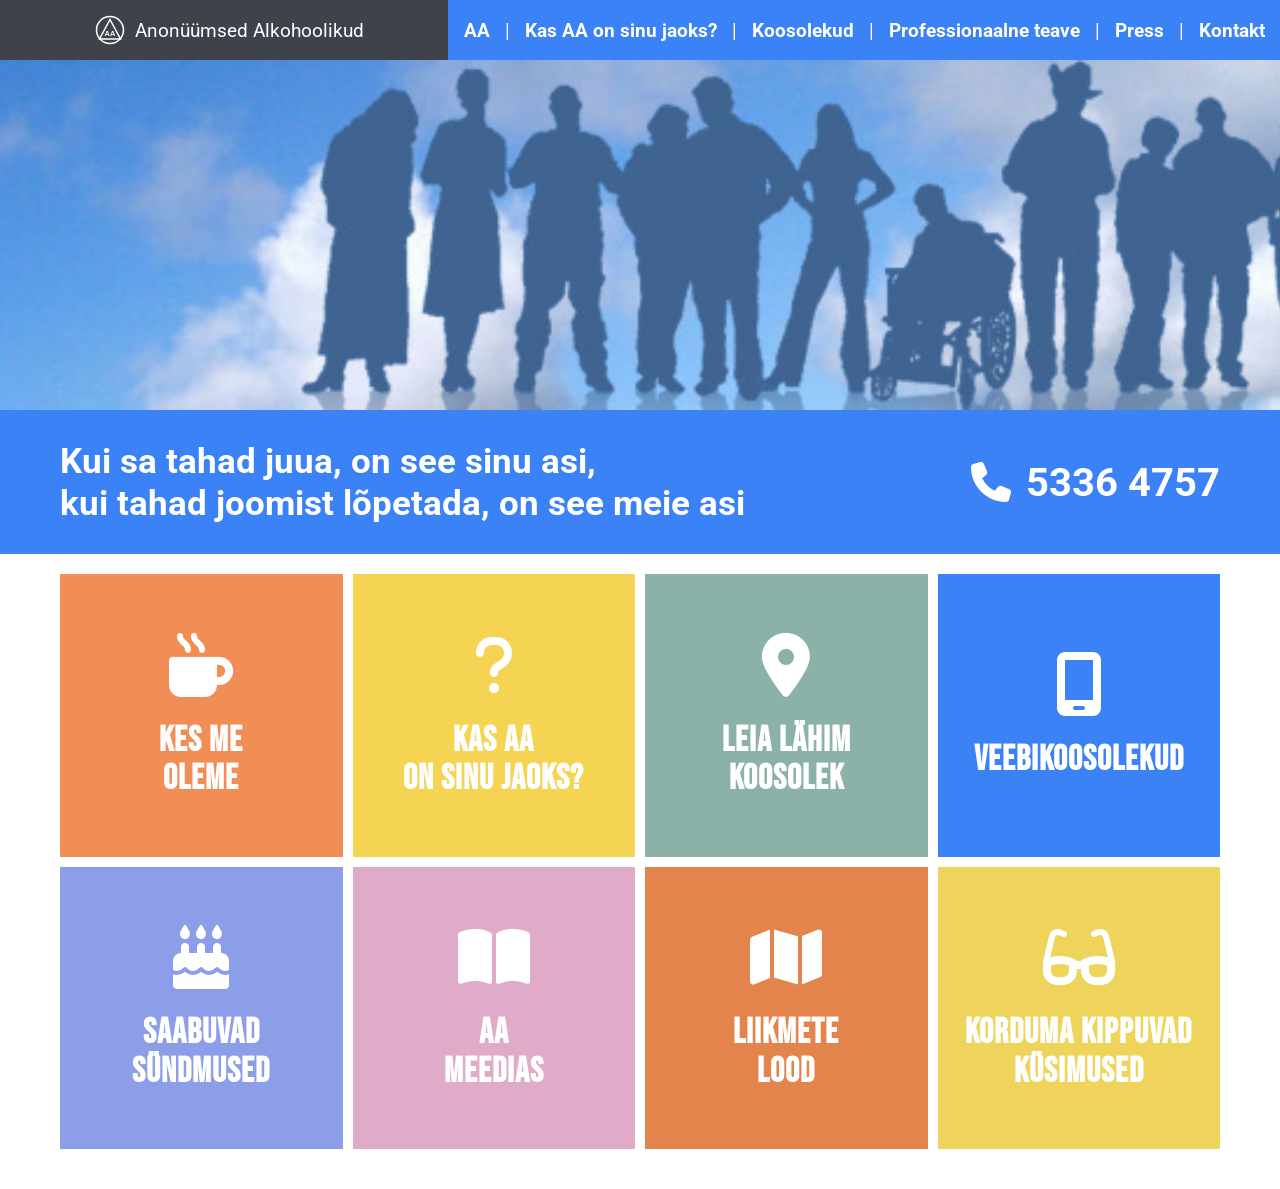
==== index.html @ 4e43005d "added first page" ====
<!DOCTYPE html>
<html lang="et">
<head>
    <meta charset="UTF-8">
    <meta name="viewport" content="width=device-width, initial-scale=1.0">
    <title>Anonüümsed Alkohoolikud test 1</title>
    <link rel="stylesheet" href="styles.css">
    <link rel="preconnect" href="https://fonts.googleapis.com">
    <link rel="preconnect" href="https://fonts.gstatic.com" crossorigin>
    <link href="https://fonts.googleapis.com/css2?family=Bebas+Neue&family=Roboto:wght@400;700&display=swap" rel="stylesheet">
    <link rel="stylesheet" href="https://cdnjs.cloudflare.com/ajax/libs/font-awesome/6.4.0/css/all.min.css">
</head>
<body>

    <header class="header">
        <div class="header-left">
            <div class="logo">
                <i class="fa-solid fa-circle-triangle" style="font-size: 1.5rem; margin-right: 10px;"></i>
                <!-- Using a standard FA icon as placeholder, in reality an SVG of AA logo would be here -->
                <svg width="30" height="30" viewBox="0 0 100 100" style="margin-right: 10px;">
                    <circle cx="50" cy="50" r="45" stroke="white" stroke-width="5" fill="none" />
                    <polygon points="50,15 85,80 15,80" stroke="white" stroke-width="5" fill="none" />
                    <text x="50" y="70" font-family="Arial" font-size="25" fill="white" text-anchor="middle" font-weight="bold">AA</text>
                </svg>
            </div>
            <h1>Anonüümsed Alkohoolikud</h1>
        </div>
        <div class="header-right">
            <nav>
                <a href="#">AA</a> <span class="divider">|</span>
                <a href="#">Kas AA on sinu jaoks?</a> <span class="divider">|</span>
                <a href="#">Koosolekud</a> <span class="divider">|</span>
                <a href="#">Professionaalne teave</a> <span class="divider">|</span>
                <a href="#">Press</a> <span class="divider">|</span>
                <a href="#">Kontakt</a>
            </nav>
        </div>
    </header>

    <section class="hero-image">
        <!-- Background image set in CSS -->
    </section>

    <section class="blue-banner">
        <div class="banner-content">
            <div class="banner-text">
                Kui sa tahad juua, on see sinu asi,<br>
                kui tahad joomist lõpetada, on see meie asi
            </div>
            <div class="banner-phone">
                <i class="fa-solid fa-phone"></i> 5336 4757
            </div>
        </div>
    </section>

    <section class="grid-container">
        <a href="#" class="grid-box box-1">
            <i class="fa-solid fa-mug-hot"></i>
            <h2>KES ME<br>OLEME</h2>
        </a>
        <a href="#" class="grid-box box-2">
            <i class="fa-solid fa-question"></i>
            <h2>KAS AA<br>ON SINU JAOKS?</h2>
        </a>
        <a href="#" class="grid-box box-3">
            <i class="fa-solid fa-location-dot"></i>
            <h2>LEIA LÄHIM<br>KOOSOLEK</h2>
        </a>
        <a href="#" class="grid-box box-4">
            <i class="fa-solid fa-mobile-screen"></i>
            <h2>VEEBIKOOSOLEKUD</h2>
        </a>
        <a href="#" class="grid-box box-5">
            <i class="fa-solid fa-cake-candles"></i>
            <h2>SAABUVAD<br>SÜNDMUSED</h2>
        </a>
        <a href="#" class="grid-box box-6">
            <i class="fa-solid fa-book-open"></i>
            <h2>AA<br>MEEDIAS</h2>
        </a>
        <a href="#" class="grid-box box-7">
            <i class="fa-solid fa-map"></i>
            <h2>LIIKMETE<br>LOOD</h2>
        </a>
        <a href="#" class="grid-box box-8">
            <i class="fa-solid fa-glasses"></i>
            <h2>KORDUMA KIPPUVAD<br>KÜSIMUSED</h2>
        </a>
    </section>

</body>
</html>
---- styles.css ----
* {
    box-sizing: border-box;
    margin: 0;
    padding: 0;
}

body {
    font-family: 'Roboto', sans-serif;
    background-color: #fff;
    color: #333;
}

.header {
    display: flex;
    height: 60px;
}

.header-left {
    background-color: #3f424a;
    color: white;
    flex: 0 0 35%;
    display: flex;
    align-items: center;
    justify-content: center;
}

.header-left .logo {
    display: flex;
    align-items: center;
}

.header-left h1 {
    font-size: 1.2rem;
    font-weight: 400;
}

.header-right {
    background-color: #3b82f6;
    color: white;
    flex: 1;
    display: flex;
    align-items: center;
    justify-content: center;
}

.header-right nav {
    font-size: 1.2rem;
    font-weight: 700;
}

.header-right a {
    color: white;
    text-decoration: none;
}

.header-right .divider {
    margin: 0 10px;
    font-weight: normal;
}

.hero-image {
    height: 350px;
    background-image: url('header.jpg');
    background-size: cover;
    background-position: center;
}

.blue-banner {
    background-color: #3b82f6;
    color: white;
    padding: 30px 0;
}

.banner-content {
    max-width: 1200px;
    margin: 0 auto;
    display: flex;
    justify-content: space-between;
    align-items: center;
    padding: 0 20px;
}

.banner-text {
    font-size: 2.2rem;
    font-weight: 700;
    line-height: 1.2;
}

.banner-phone {
    font-size: 2.5rem;
    font-weight: 700;
    display: flex;
    align-items: center;
    gap: 15px;
}

.grid-container {
    max-width: 1200px;
    margin: 20px auto 40px;
    display: grid;
    grid-template-columns: repeat(4, 1fr);
    gap: 10px;
    padding: 0 20px;
}

.grid-box {
    aspect-ratio: 1;
    display: flex;
    flex-direction: column;
    align-items: center;
    justify-content: center;
    text-decoration: none;
    color: white;
    text-align: center;
    transition: transform 0.2s, filter 0.2s;
    padding: 20px;
}

.grid-box:hover {
    filter: brightness(1.05);
}

.grid-box i {
    font-size: 4rem;
    margin-bottom: 25px;
}

.grid-box h2 {
    font-family: 'Bebas Neue', sans-serif;
    font-size: 2.2rem;
    line-height: 1.1;
    letter-spacing: 1px;
}

/* Colors from the sketch */
.box-1 { background-color: #f18e55; }
.box-2 { background-color: #f5d454; }
.box-3 { background-color: #8bb1a9; }
.box-4 { background-color: #3b82f6; }
.box-5 { background-color: #8c9ee7; }
.box-6 { background-color: #e0abc8; }
.box-7 { background-color: #e4844d; }
.box-8 { background-color: #efd45b; }

@media (max-width: 992px) {
    .grid-container {
        grid-template-columns: repeat(2, 1fr);
    }
    .header {
        flex-direction: column;
        height: auto;
    }
    .header-left, .header-right {
        width: 100%;
        padding: 15px;
        text-align: center;
    }
    .banner-content {
        flex-direction: column;
        text-align: center;
        gap: 20px;
    }
}

@media (max-width: 576px) {
    .grid-container {
        grid-template-columns: 1fr;
    }
    .header-right nav {
        display: flex;
        flex-direction: column;
        gap: 10px;
    }
    .header-right .divider {
        display: none;
    }
}
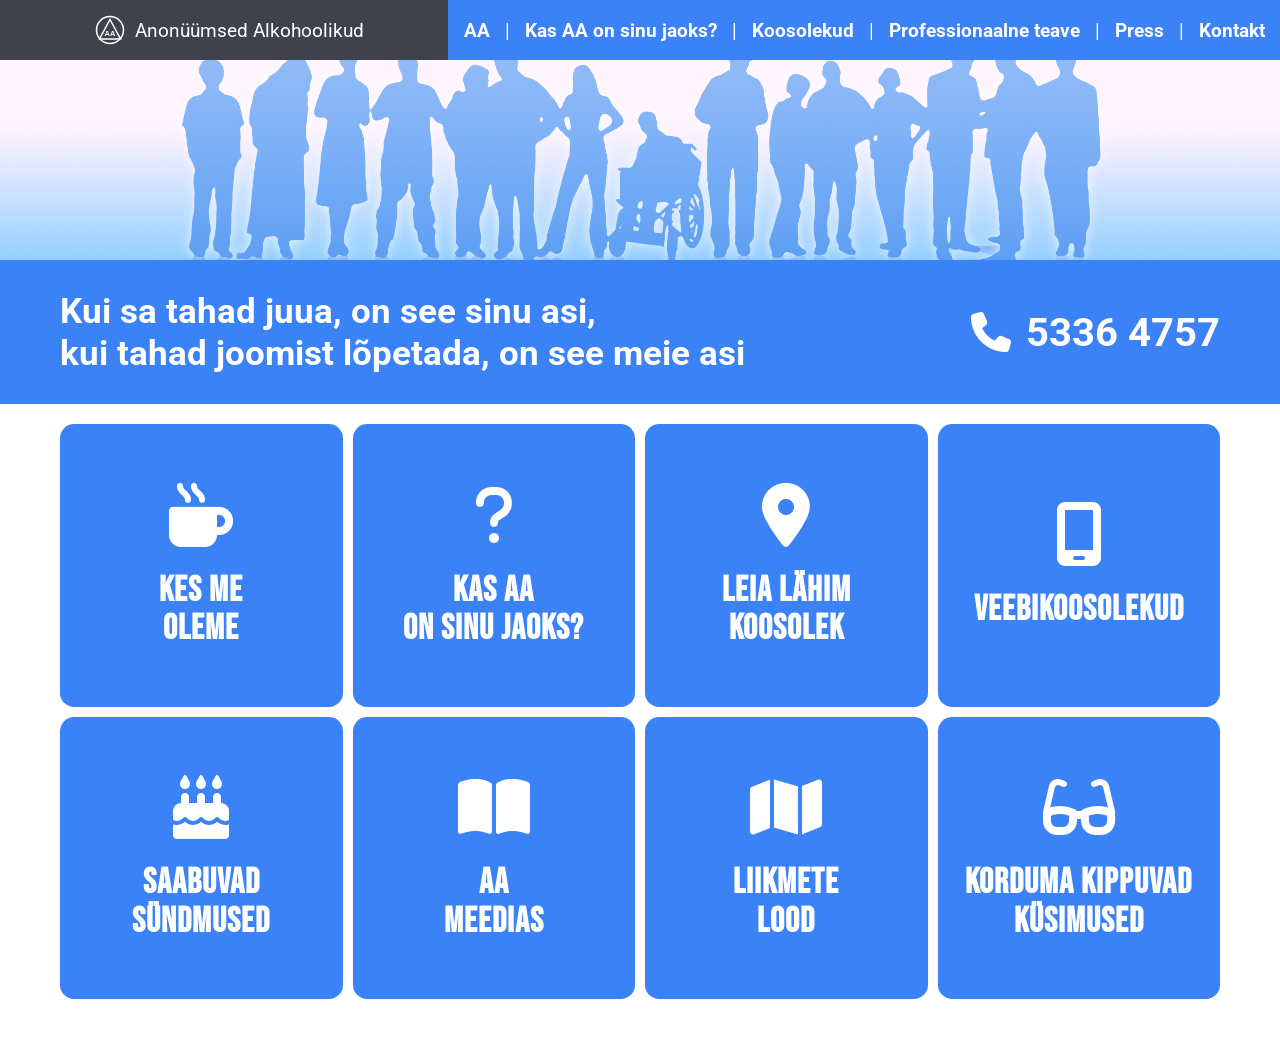
==== commit 119690fc: "added rounded corners on blue boxes" ====
--- a/index.html
+++ b/index.html
@@ -5,6 +5,7 @@
     <meta name="viewport" content="width=device-width, initial-scale=1.0">
     <title>Anonüümsed Alkohoolikud test 1</title>
     <link rel="stylesheet" href="styles.css">
+    <link rel="shortcut icon" href="https://aaestonia.com/sites/default/files/aa_fav.png" type="image/png" />
     <link rel="preconnect" href="https://fonts.googleapis.com">
     <link rel="preconnect" href="https://fonts.gstatic.com" crossorigin>
     <link href="https://fonts.googleapis.com/css2?family=Bebas+Neue&family=Roboto:wght@400;700&display=swap" rel="stylesheet">
@@ -54,35 +55,35 @@
     </section>
 
     <section class="grid-container">
-        <a href="#" class="grid-box box-1">
+        <a href="#" class="grid-box box">
             <i class="fa-solid fa-mug-hot"></i>
             <h2>KES ME<br>OLEME</h2>
         </a>
-        <a href="#" class="grid-box box-2">
+        <a href="#" class="grid-box box">
             <i class="fa-solid fa-question"></i>
             <h2>KAS AA<br>ON SINU JAOKS?</h2>
         </a>
-        <a href="#" class="grid-box box-3">
+        <a href="#" class="grid-box box">
             <i class="fa-solid fa-location-dot"></i>
             <h2>LEIA LÄHIM<br>KOOSOLEK</h2>
         </a>
-        <a href="#" class="grid-box box-4">
+        <a href="#" class="grid-box box">
             <i class="fa-solid fa-mobile-screen"></i>
             <h2>VEEBIKOOSOLEKUD</h2>
         </a>
-        <a href="#" class="grid-box box-5">
+        <a href="#" class="grid-box box">
             <i class="fa-solid fa-cake-candles"></i>
             <h2>SAABUVAD<br>SÜNDMUSED</h2>
         </a>
-        <a href="#" class="grid-box box-6">
+        <a href="#" class="grid-box box">
             <i class="fa-solid fa-book-open"></i>
             <h2>AA<br>MEEDIAS</h2>
         </a>
-        <a href="#" class="grid-box box-7">
+        <a href="#" class="grid-box box">
             <i class="fa-solid fa-map"></i>
             <h2>LIIKMETE<br>LOOD</h2>
         </a>
-        <a href="#" class="grid-box box-8">
+        <a href="#" class="grid-box box">
             <i class="fa-solid fa-glasses"></i>
             <h2>KORDUMA KIPPUVAD<br>KÜSIMUSED</h2>
         </a>
--- a/styles.css
+++ b/styles.css
@@ -59,7 +59,7 @@
 }
 
 .hero-image {
-    height: 350px;
+    height: 200px;
     background-image: url('header.jpg');
     background-size: cover;
     background-position: center;
@@ -133,14 +133,10 @@
 }
 
 /* Colors from the sketch */
-.box-1 { background-color: #f18e55; }
-.box-2 { background-color: #f5d454; }
-.box-3 { background-color: #8bb1a9; }
-.box-4 { background-color: #3b82f6; }
-.box-5 { background-color: #8c9ee7; }
-.box-6 { background-color: #e0abc8; }
-.box-7 { background-color: #e4844d; }
-.box-8 { background-color: #efd45b; }
+.box {
+    background-color: #3b82f6;
+    border-radius: 5%;
+}
 
 @media (max-width: 992px) {
     .grid-container {
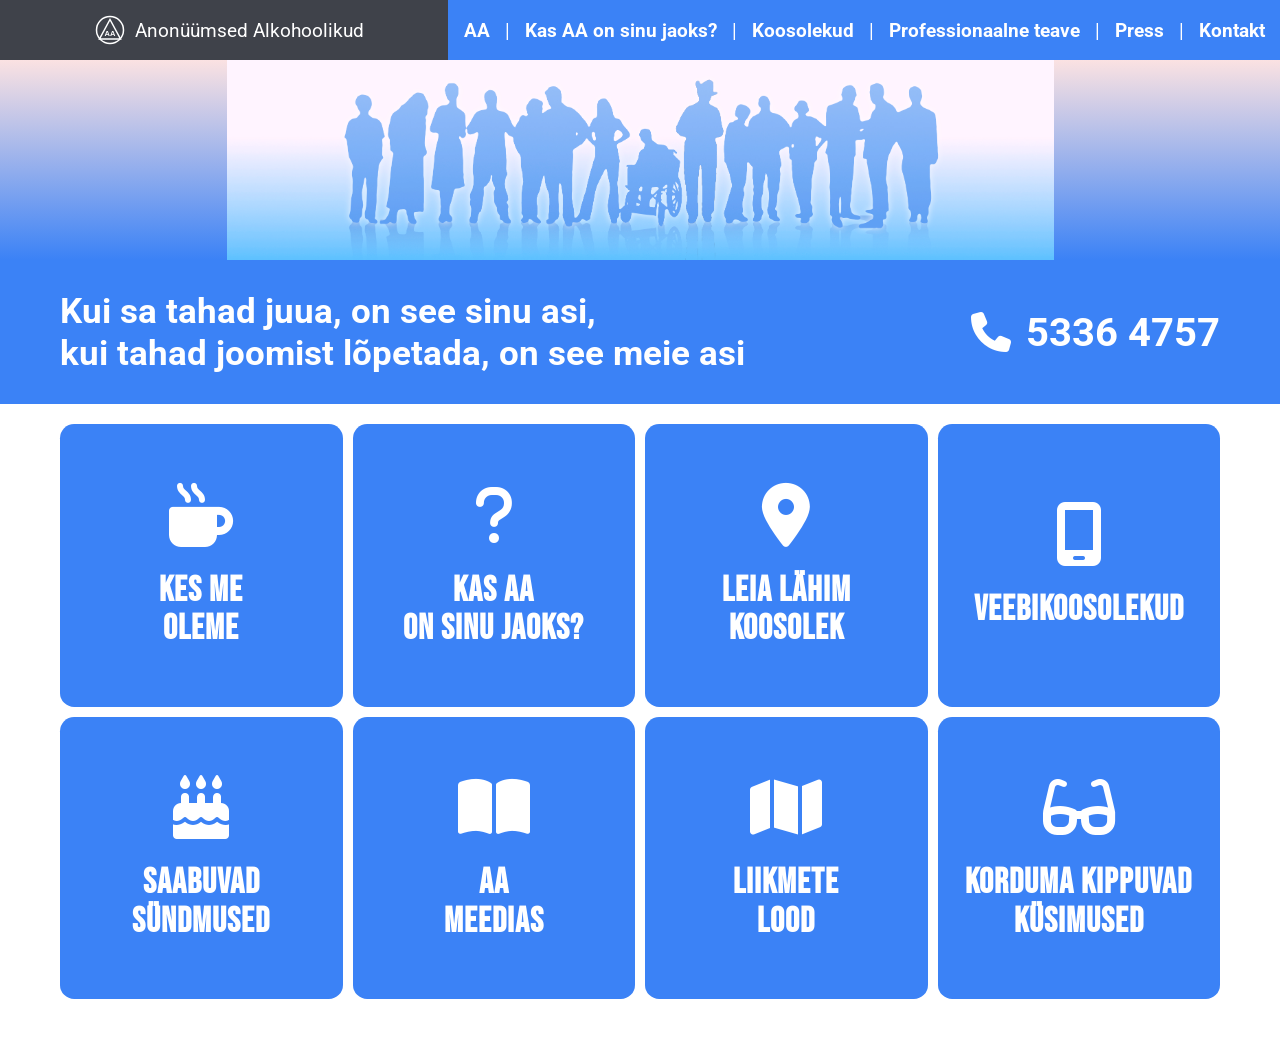
==== commit f390ccd6: "fixed banner and added its background cloud" ====
--- a/index.html
+++ b/index.html
@@ -38,8 +38,10 @@
         </div>
     </header>
 
-    <section class="hero-image">
+    <section class="pink-cloud">
         <!-- Background image set in CSS -->
+        <div class="hero-image"></div>
+
     </section>
 
     <section class="blue-banner">
--- a/styles.css
+++ b/styles.css
@@ -61,7 +61,16 @@
 .hero-image {
     height: 200px;
     background-image: url('header.jpg');
-    background-size: cover;
+    background-size: contain, cover;
+    background-repeat: no-repeat;
+    background-position: center;
+}
+
+.pink-cloud {
+    height: 200px;
+    background-image: linear-gradient(180deg, #fbe2e2, #3b82f6);
+    background-size: contain, cover;
+    background-repeat: no-repeat;
     background-position: center;
 }
 
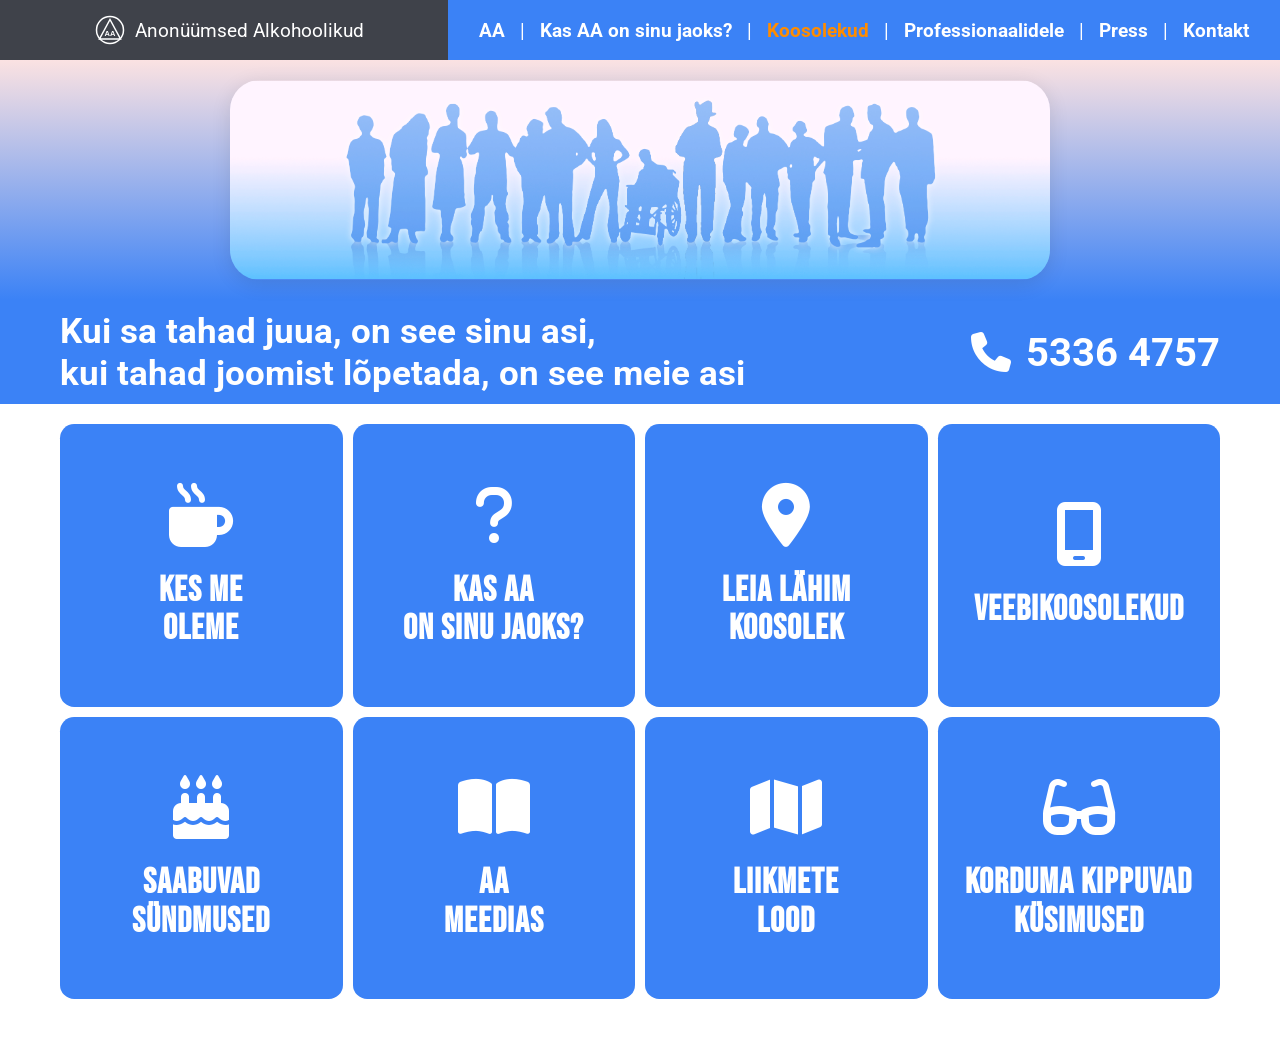
==== commit e155e64d: "added 2 pages and links to main page" ====
--- a/index.html
+++ b/index.html
@@ -28,10 +28,10 @@
         </div>
         <div class="header-right">
             <nav>
-                <a href="#">AA</a> <span class="divider">|</span>
+                <a href="misonaa.html">AA</a> <span class="divider">|</span>
                 <a href="#">Kas AA on sinu jaoks?</a> <span class="divider">|</span>
-                <a href="#">Koosolekud</a> <span class="divider">|</span>
-                <a href="#">Professionaalne teave</a> <span class="divider">|</span>
+                <a href="#" class="meetings">Koosolekud</a> <span class="divider">|</span>
+                <a href="#">Professionaalidele</a> <span class="divider">|</span>
                 <a href="#">Press</a> <span class="divider">|</span>
                 <a href="#">Kontakt</a>
             </nav>
@@ -57,7 +57,7 @@
     </section>
 
     <section class="grid-container">
-        <a href="#" class="grid-box box">
+        <a href="oleme.html" class="grid-box box">
             <i class="fa-solid fa-mug-hot"></i>
             <h2>KES ME<br>OLEME</h2>
         </a>
--- a/styles.css
+++ b/styles.css
@@ -53,31 +53,44 @@
     text-decoration: none;
 }
 
+.header-right .meetings{
+    color: darkorange;
+    text-decoration: double;
+
+}
+
 .header-right .divider {
     margin: 0 10px;
     font-weight: normal;
 }
 
+.pink-cloud {
+    padding: 20px;
+    background-image: linear-gradient(180deg, #fbe2e2, #3b82f6);
+    background-size: cover;
+    background-repeat: no-repeat;
+    background-position: center;
+    display: flex;
+    justify-content: center;
+    align-items: center;
+}
+
 .hero-image {
+    width: 100%;
+    max-width: 820px;
     height: 200px;
     background-image: url('header.jpg');
     background-size: contain, cover;
     background-repeat: no-repeat;
     background-position: center;
-}
-
-.pink-cloud {
-    height: 200px;
-    background-image: linear-gradient(180deg, #fbe2e2, #3b82f6);
-    background-size: contain, cover;
-    background-repeat: no-repeat;
-    background-position: center;
+    border-radius: 30px;
+    box-shadow: 0 4px 20px rgba(0, 0, 0, 0.1);
 }
 
 .blue-banner {
     background-color: #3b82f6;
     color: white;
-    padding: 30px 0;
+    padding: 10px 0;
 }
 
 .banner-content {
@@ -179,4 +192,10 @@
     .header-right .divider {
         display: none;
     }
+}
+
+.text-content {
+    width: 520px;
+    margin: 0 auto;
+    padding: 20px;
 }
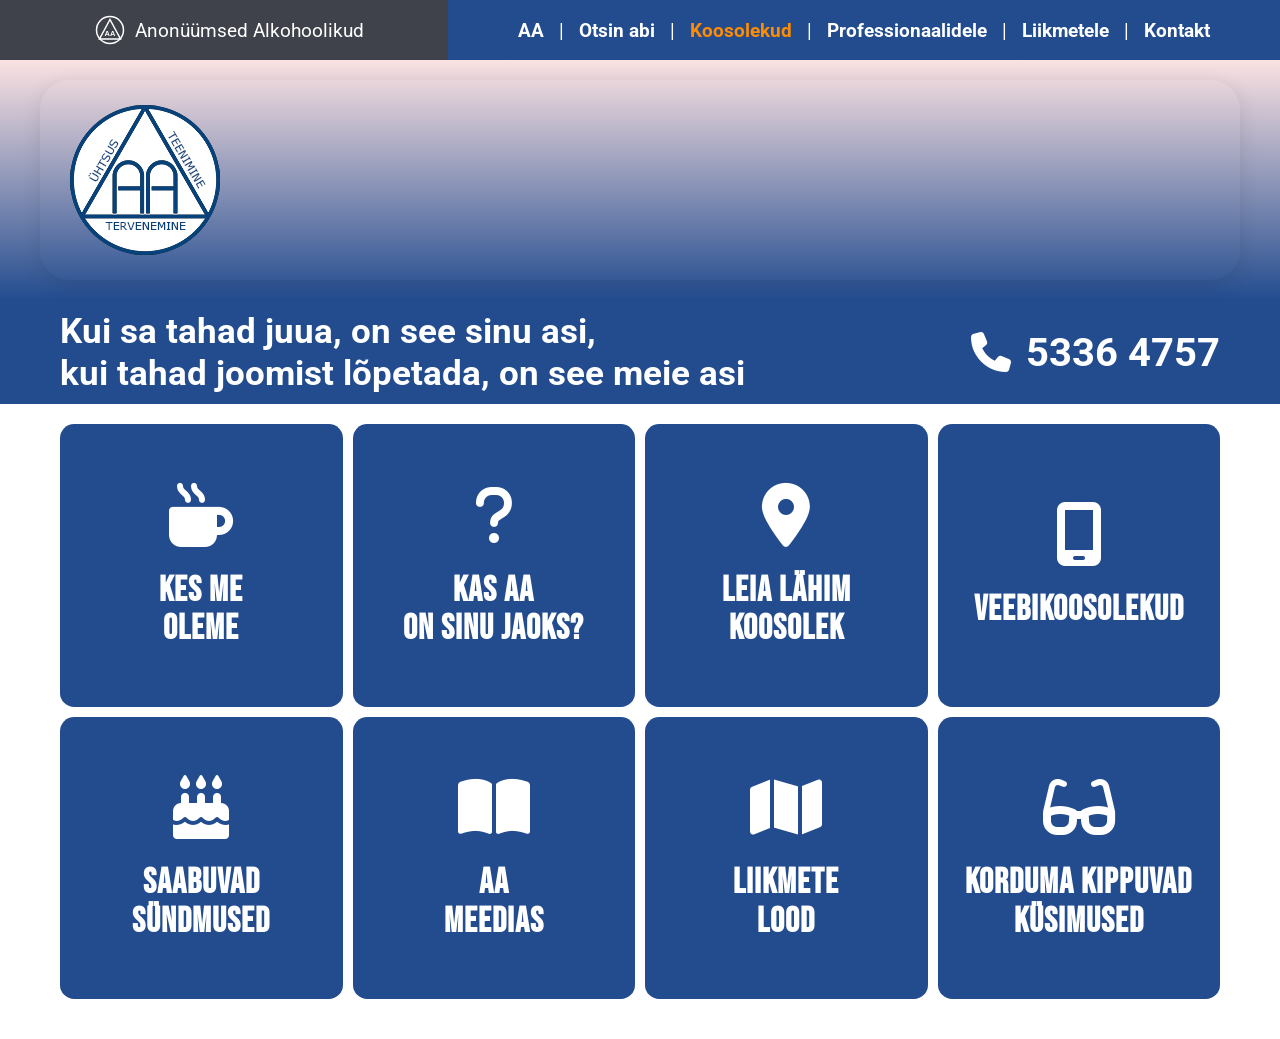
==== commit 8b7ebb55: "added logo-big, renamed titles in header-right" ====
--- a/index.html
+++ b/index.html
@@ -29,18 +29,18 @@
         <div class="header-right">
             <nav>
                 <a href="misonaa.html">AA</a> <span class="divider">|</span>
-                <a href="#">Kas AA on sinu jaoks?</a> <span class="divider">|</span>
+                <a href="#">Otsin abi</a> <span class="divider">|</span>
                 <a href="#" class="meetings">Koosolekud</a> <span class="divider">|</span>
                 <a href="#">Professionaalidele</a> <span class="divider">|</span>
-                <a href="#">Press</a> <span class="divider">|</span>
+                <a href="#">Liikmetele</a> <span class="divider">|</span>
                 <a href="#">Kontakt</a>
             </nav>
         </div>
     </header>
 
     <section class="pink-cloud">
-        <!-- Background image set in CSS -->
-        <div class="hero-image"></div>
+
+        <div class="hero-image"><div class="logo-big"></div></div>
 
     </section>
 
--- a/styles.css
+++ b/styles.css
@@ -22,6 +22,11 @@
     display: flex;
     align-items: center;
     justify-content: center;
+    text-decoration: none; /* Ensure no underline for the logo link */
+}
+
+.header-left:hover {
+    filter: brightness(1.1);
 }
 
 .header-left .logo {
@@ -35,7 +40,7 @@
 }
 
 .header-right {
-    background-color: #3b82f6;
+    background-color: #234c8f;
     color: white;
     flex: 1;
     display: flex;
@@ -56,7 +61,6 @@
 .header-right .meetings{
     color: darkorange;
     text-decoration: double;
-
 }
 
 .header-right .divider {
@@ -66,7 +70,7 @@
 
 .pink-cloud {
     padding: 20px;
-    background-image: linear-gradient(180deg, #fbe2e2, #3b82f6);
+    background-image: linear-gradient(180deg, #fbe2e2, #234c8f);
     background-size: cover;
     background-repeat: no-repeat;
     background-position: center;
@@ -75,12 +79,24 @@
     align-items: center;
 }
 
+.logo-big {
+    position: absolute;
+    top: 0;
+    left: 0;
+    width: 100%;
+    height: 100%;
+    background-image: url('Logo_AA.png');
+    background-repeat: no-repeat;
+    background-position: 30px center;
+}
+
 .hero-image {
+    position: relative;
     width: 100%;
-    max-width: 820px;
+    max-width: 1200px;
     height: 200px;
     background-image: url('header.jpg');
-    background-size: contain, cover;
+    background-size: cover;
     background-repeat: no-repeat;
     background-position: center;
     border-radius: 30px;
@@ -88,7 +104,7 @@
 }
 
 .blue-banner {
-    background-color: #3b82f6;
+    background-color: #234c8f;
     color: white;
     padding: 10px 0;
 }
@@ -156,7 +172,7 @@
 
 /* Colors from the sketch */
 .box {
-    background-color: #3b82f6;
+    background-color: #234c8f;
     border-radius: 5%;
 }
 
@@ -195,7 +211,13 @@
 }
 
 .text-content {
-    width: 520px;
+    max-width: 800px;
     margin: 0 auto;
-    padding: 20px;
+    padding: 40px 20px;
+    line-height: 1.6;
+}
+
+.text-content h2 {
+    margin-bottom: 20px;
+    color: #234c8f;
 }
